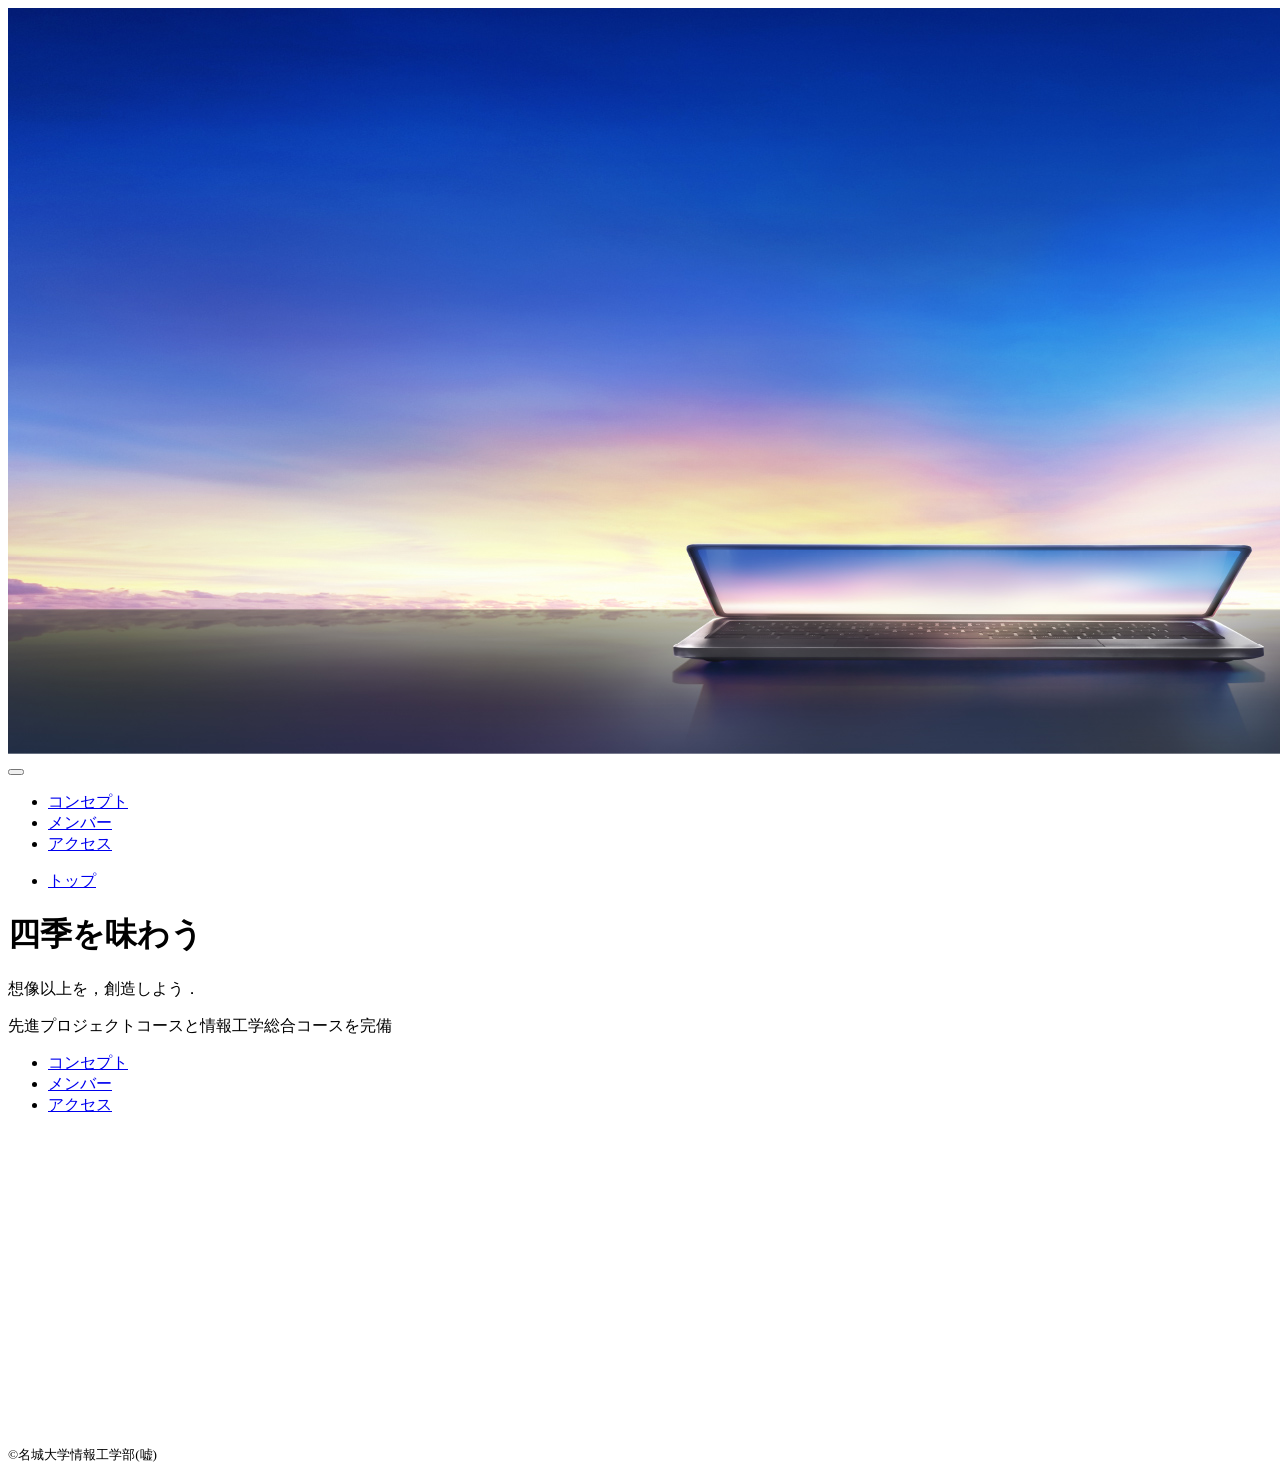
==== index.html @ 6064bf3b "雛形の投下" ====
<!DOCTYPE html>
<html>
    <head>
        <meta charset="UTF-8">
        <title>名城大学情報工学部非公式HP</title>
        <meta name="description" content="四季を味わう">
        <meta name="viewport" content="width=device-width">
        <script src="https://ajax.googleapis.com/ajax/libs/jquery/1.11.0/jquery.min.js"></script>
        <script src="js/script.js"></script>
        <link href="css/index.css" rel="stylesheet">
        <link rel="preconnect" href="https://fonts.googleapis.com">
        <link rel="preconnect" href="https://fonts.gstatic.com" crossorigin>
        <link href="https://fonts.googleapis.com/css2?family=Cherry+Bomb+One&display=swap" rel="stylesheet">    
    </head>
    <body>
        <header class="header">
            <div class="header-inner">
                <a class="header-logo" href="index.html">
                    <img src="images/common/logo.png" alt="ロゴ">
                </a>
                <button class="toggle-menu-button"></button>
                <div class="header-site-menu">
                    <nav class="site-menu">
                        <ul>
                            <li><a href="concept.html">コンセプト</a></li>
                            <li><a href="members.html">メンバー</a></li>
                            <li><a href="access.html">アクセス</a></li>
                        </ul>
                    </nav>
                </div>
            </div>
        </header>
        <main class="main">
            <nav class="floating">
                <ul>
                    <li><a href="#">トップ</a></li>
                </ul>
            </nav>
            <div class="first-view">
                <div class="first-view-text">
                    <h1>四季を味わう</h1>
                    <p>想像以上を，創造しよう．</p>
                    <div class="lead">
                        <p>先進プロジェクトコースと情報工学総合コースを完備</p>
                    </div>
                </div>
            </div>
        </main>
        <footer class="footer">
            <nav class="site-menu">
                <ul>
                    <li><a href="concept.html">コンセプト</a></li>
                    <li><a href="members.html">メンバー</a></li>
                    <li><a href="access.html">アクセス</a></li>
                </ul>
            </nav>
            <a class="footer-logo" href="index.html">
                <img src="images/common/logo_footer.png" alt="ロゴ">
            </a>
            <p class="copyright"><small>&copy;名城大学情報工学部(嘘)</small></p>
        </footer>
    </body>
</html>
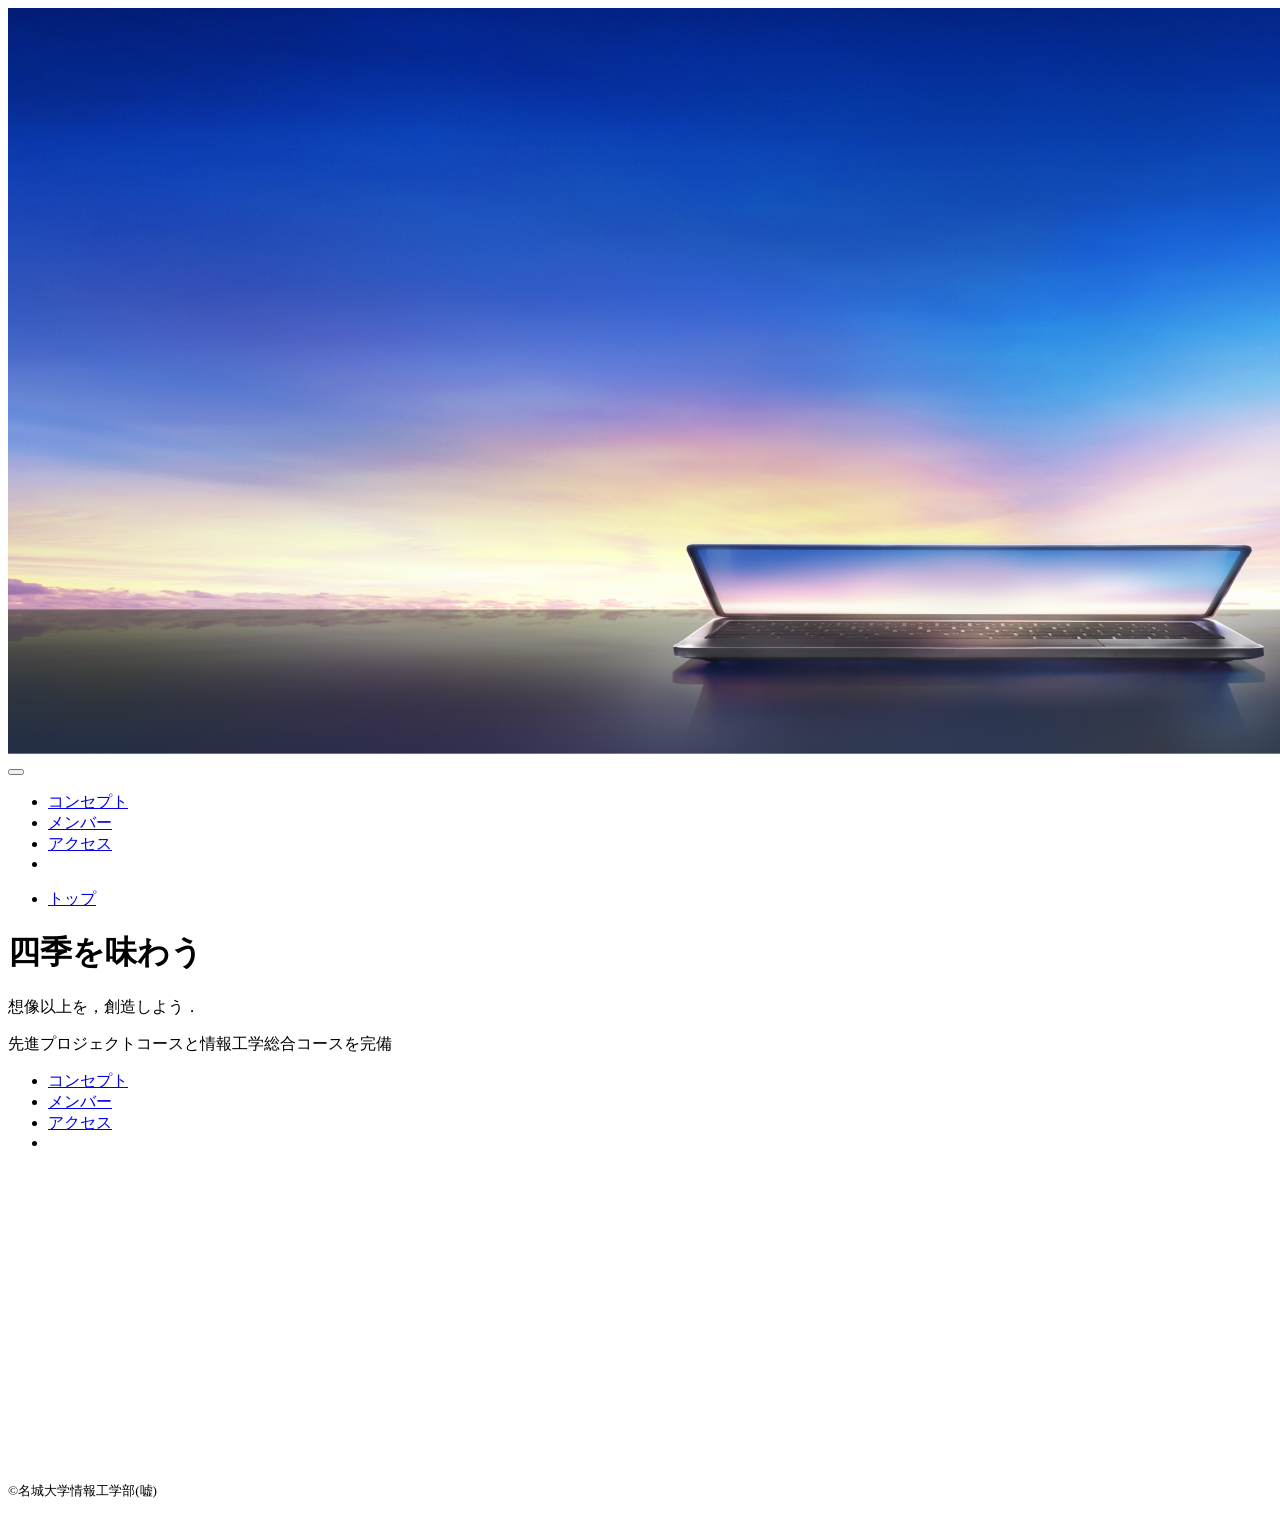
==== commit 405c44c6: "雛形から出した" ====
--- a/index.html
+++ b/index.html
@@ -1,63 +1,68 @@
-<!DOCTYPE html>
-<html>
-    <head>
-        <meta charset="UTF-8">
-        <title>名城大学情報工学部非公式HP</title>
-        <meta name="description" content="四季を味わう">
-        <meta name="viewport" content="width=device-width">
-        <script src="https://ajax.googleapis.com/ajax/libs/jquery/1.11.0/jquery.min.js"></script>
-        <script src="js/script.js"></script>
-        <link href="css/index.css" rel="stylesheet">
-        <link rel="preconnect" href="https://fonts.googleapis.com">
-        <link rel="preconnect" href="https://fonts.gstatic.com" crossorigin>
-        <link href="https://fonts.googleapis.com/css2?family=Cherry+Bomb+One&display=swap" rel="stylesheet">    
-    </head>
-    <body>
-        <header class="header">
-            <div class="header-inner">
-                <a class="header-logo" href="index.html">
-                    <img src="images/common/logo.png" alt="ロゴ">
-                </a>
-                <button class="toggle-menu-button"></button>
-                <div class="header-site-menu">
-                    <nav class="site-menu">
-                        <ul>
-                            <li><a href="concept.html">コンセプト</a></li>
-                            <li><a href="members.html">メンバー</a></li>
-                            <li><a href="access.html">アクセス</a></li>
-                        </ul>
-                    </nav>
-                </div>
-            </div>
-        </header>
-        <main class="main">
-            <nav class="floating">
-                <ul>
-                    <li><a href="#">トップ</a></li>
-                </ul>
-            </nav>
-            <div class="first-view">
-                <div class="first-view-text">
-                    <h1>四季を味わう</h1>
-                    <p>想像以上を，創造しよう．</p>
-                    <div class="lead">
-                        <p>先進プロジェクトコースと情報工学総合コースを完備</p>
-                    </div>
-                </div>
-            </div>
-        </main>
-        <footer class="footer">
-            <nav class="site-menu">
-                <ul>
-                    <li><a href="concept.html">コンセプト</a></li>
-                    <li><a href="members.html">メンバー</a></li>
-                    <li><a href="access.html">アクセス</a></li>
-                </ul>
-            </nav>
-            <a class="footer-logo" href="index.html">
-                <img src="images/common/logo_footer.png" alt="ロゴ">
-            </a>
-            <p class="copyright"><small>&copy;名城大学情報工学部(嘘)</small></p>
-        </footer>
-    </body>
-</html>+<!DOCTYPE html>
+<html>
+
+<head>
+    <meta charset="UTF-8">
+    <title>名城大学情報工学部非公式HP</title>
+    <meta name="description" content="四季を味わう">
+    <meta name="viewport" content="width=device-width">
+    <script src="https://ajax.googleapis.com/ajax/libs/jquery/1.11.0/jquery.min.js"></script>
+    <script src="js/main.js"></script>
+    <link href="css/index.css" rel="stylesheet">
+    <link rel="preconnect" href="https://fonts.googleapis.com">
+    <link rel="preconnect" href="https://fonts.gstatic.com" crossorigin>
+    <link href="https://fonts.googleapis.com/css2?family=Cherry+Bomb+One&display=swap" rel="stylesheet">
+</head>
+
+<body>
+    <header class="header">
+        <div class="header-inner">
+            <a class="header-logo" href="index.html">
+                <img src="images/common/logo.png" alt="ロゴ">
+            </a>
+            <button class="toggle-menu-button"></button>
+            <div class="header-site-menu">
+                <nav class="site-menu">
+                    <ul>
+                        <li><a href="spring.html">コンセプト</a></li>
+                        <li><a href="summer.html">メンバー</a></li>
+                        <li><a href="autumn.html">アクセス</a></li>
+                        <li><a href="winter.html"></a></li>
+                    </ul>
+                </nav>
+            </div>
+        </div>
+    </header>
+    <main class="main">
+        <nav class="floating">
+            <ul>
+                <li><a href="#">トップ</a></li>
+            </ul>
+        </nav>
+        <div class="first-view">
+            <div class="first-view-text">
+                <h1>四季を味わう</h1>
+                <p>想像以上を，創造しよう．</p>
+                <div class="lead">
+                    <p>先進プロジェクトコースと情報工学総合コースを完備</p>
+                </div>
+            </div>
+        </div>
+    </main>
+    <footer class="footer">
+        <nav class="site-menu">
+            <ul>
+                <li><a href="spring.html">コンセプト</a></li>
+                <li><a href="summer.html">メンバー</a></li>
+                <li><a href="autumn.html">アクセス</a></li>
+                <li><a href="winter.html"></a></li>
+            </ul>
+        </nav>
+        <a class="footer-logo" href="index.html">
+            <img src="images/common/logo_footer.png" alt="ロゴ">
+        </a>
+        <p class="copyright"><small>&copy;名城大学情報工学部(嘘)</small></p>
+    </footer>
+</body>
+
+</html>
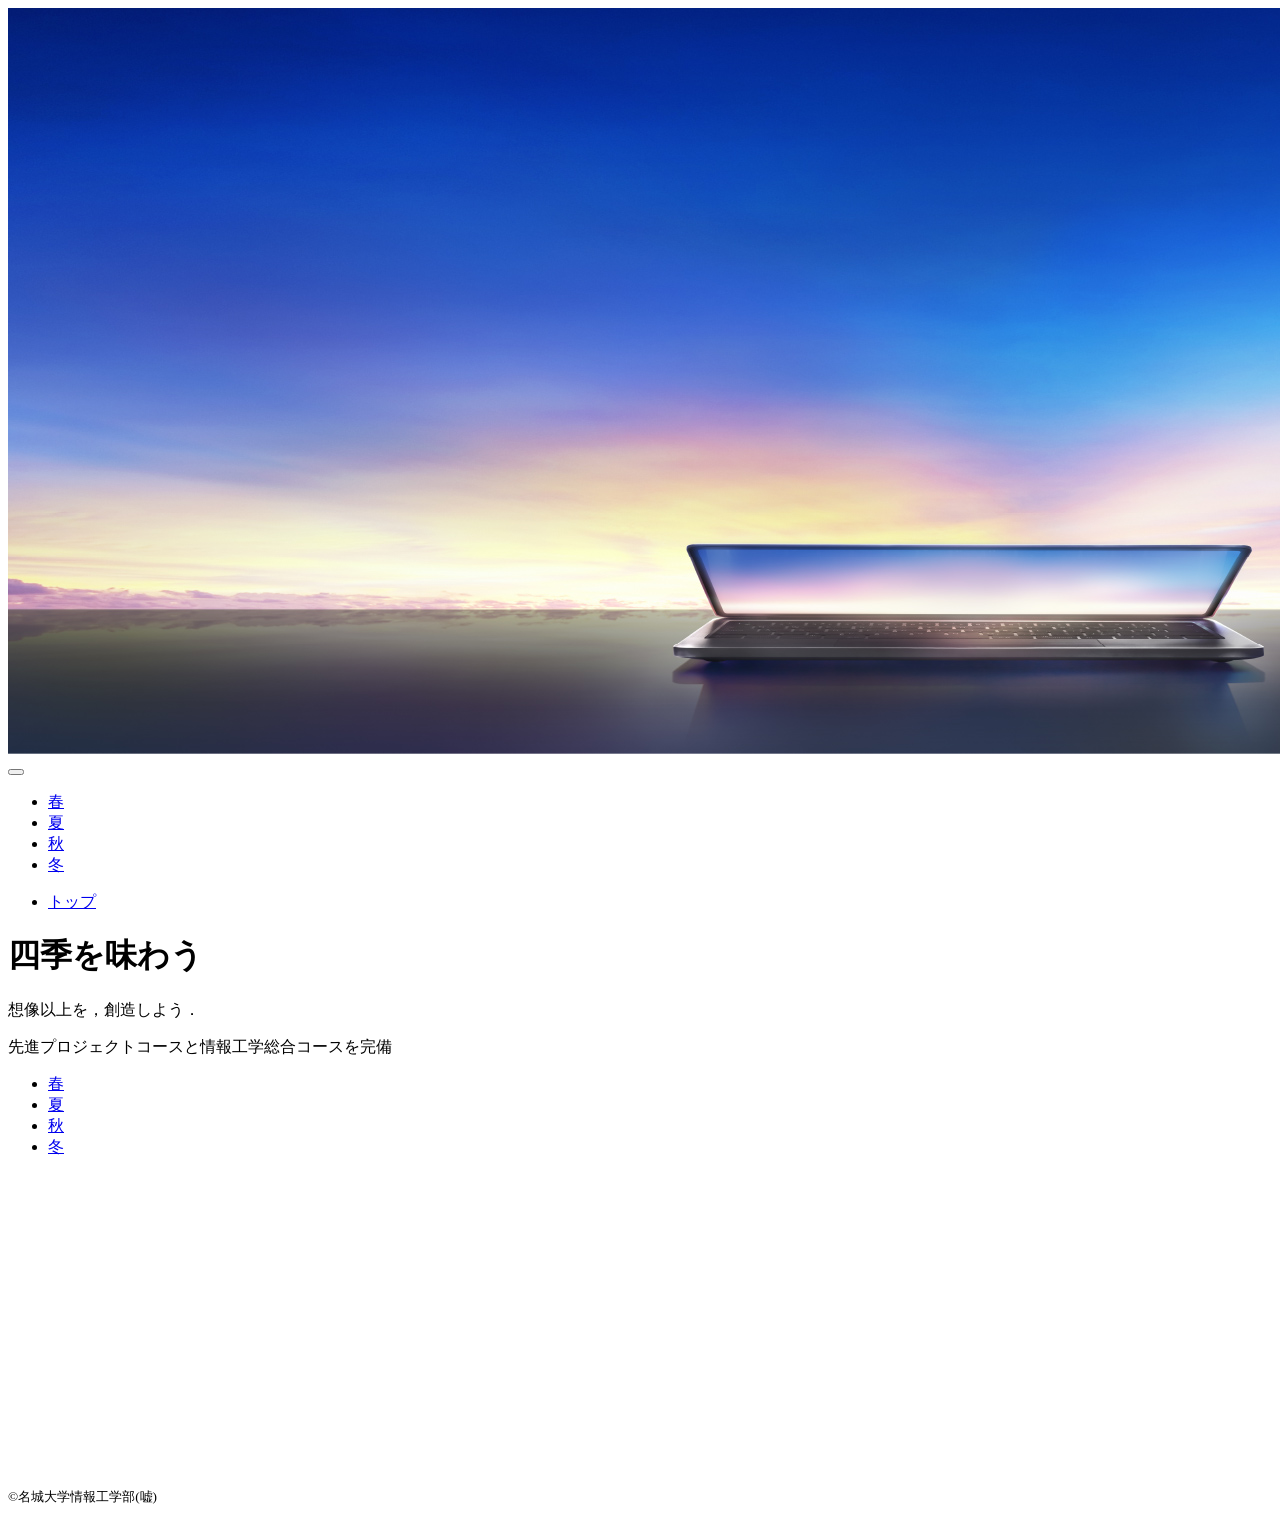
==== commit 0c15cf1f: "リンク名を変えた" ====
--- a/index.html
+++ b/index.html
@@ -24,10 +24,10 @@
             <div class="header-site-menu">
                 <nav class="site-menu">
                     <ul>
-                        <li><a href="spring.html">コンセプト</a></li>
-                        <li><a href="summer.html">メンバー</a></li>
-                        <li><a href="autumn.html">アクセス</a></li>
-                        <li><a href="winter.html"></a></li>
+                        <li><a href="spring.html">春</a></li>
+                        <li><a href="summer.html">夏</a></li>
+                        <li><a href="autumn.html">秋</a></li>
+                        <li><a href="winter.html">冬</a></li>
                     </ul>
                 </nav>
             </div>
@@ -52,10 +52,10 @@
     <footer class="footer">
         <nav class="site-menu">
             <ul>
-                <li><a href="spring.html">コンセプト</a></li>
-                <li><a href="summer.html">メンバー</a></li>
-                <li><a href="autumn.html">アクセス</a></li>
-                <li><a href="winter.html"></a></li>
+                <li><a href="spring.html">春</a></li>
+                <li><a href="summer.html">夏</a></li>
+                <li><a href="autumn.html">秋</a></li>
+                <li><a href="winter.html">冬</a></li>
             </ul>
         </nav>
         <a class="footer-logo" href="index.html">
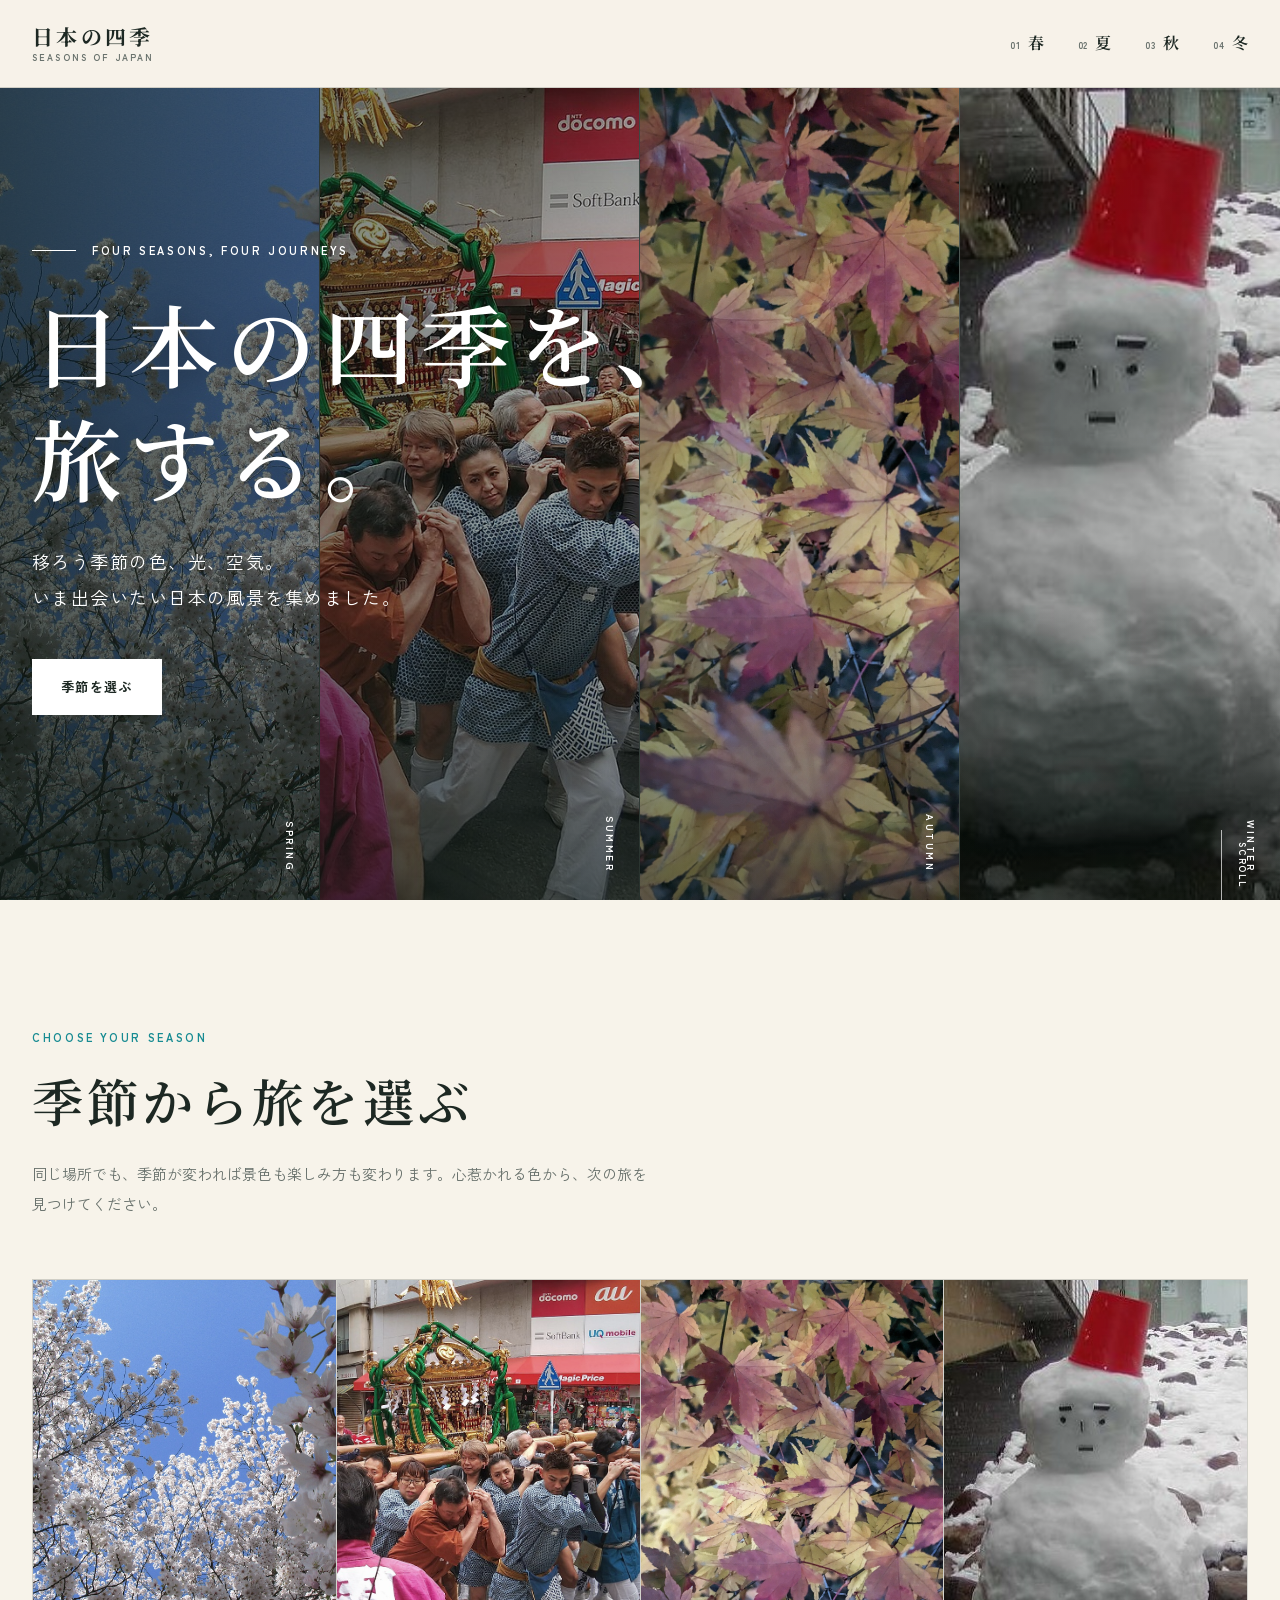
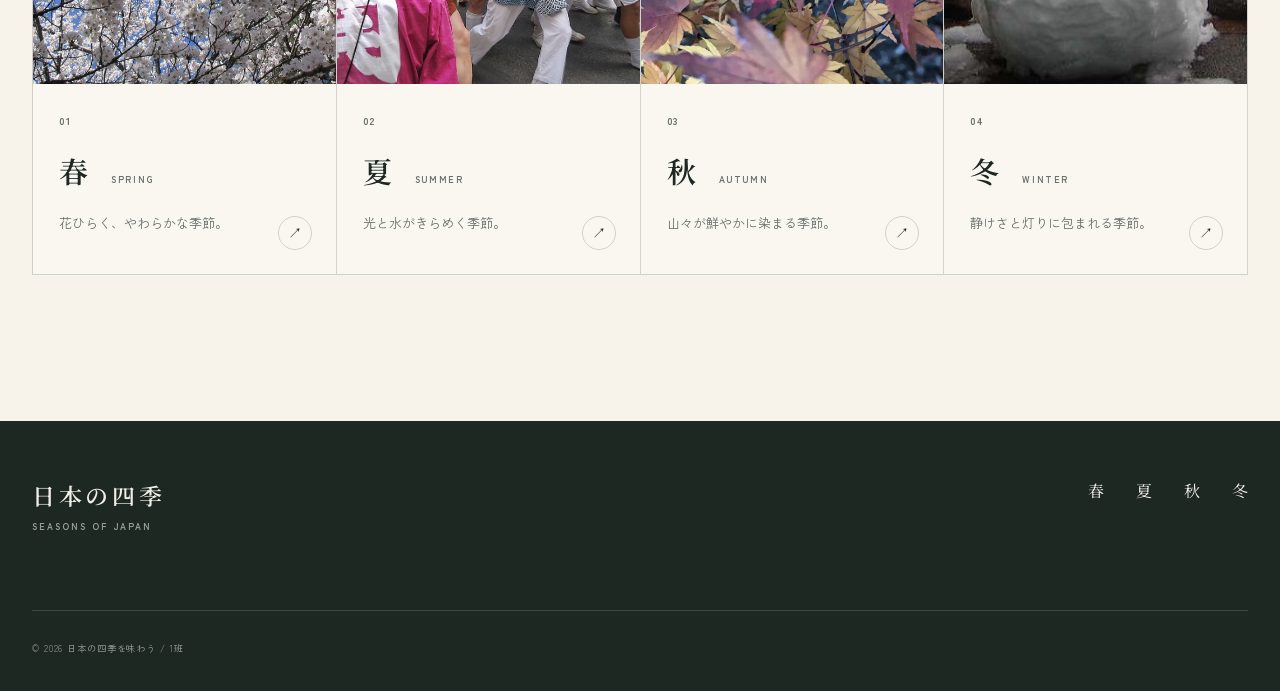
==== commit c509f77d: "ホームと夏ページを刷新し共通シェルを統一" ====
--- a/index.html
+++ b/index.html
@@ -1,67 +1,159 @@
 <!DOCTYPE html>
-<html>
+<html lang="ja">
 
 <head>
     <meta charset="UTF-8">
-    <title>名城大学情報工学部非公式HP</title>
-    <meta name="description" content="四季を味わう">
-    <meta name="viewport" content="width=device-width">
-    <script src="https://ajax.googleapis.com/ajax/libs/jquery/1.11.0/jquery.min.js"></script>
-    <script src="js/main.js"></script>
-    <link href="css/index.css" rel="stylesheet">
+    <meta name="description" content="春・夏・秋・冬、それぞれの季節に訪れたい日本の風景を紹介します。">
+    <meta name="viewport" content="width=device-width, initial-scale=1">
+    <meta name="theme-color" content="#f7f3ea">
+    <title>日本の四季を味わう</title>
     <link rel="preconnect" href="https://fonts.googleapis.com">
     <link rel="preconnect" href="https://fonts.gstatic.com" crossorigin>
-    <link href="https://fonts.googleapis.com/css2?family=Cherry+Bomb+One&display=swap" rel="stylesheet">
+    <link href="https://fonts.googleapis.com/css2?family=Noto+Serif+JP:wght@500;600;700&family=Zen+Kaku+Gothic+New:wght@400;500;700&display=swap" rel="stylesheet">
+    <link href="css/index.css" rel="stylesheet">
+    <link href="css/site-shell.css" rel="stylesheet">
+    <script src="js/main.js?v=20260720" defer></script>
 </head>
 
-<body>
-    <header class="header">
-        <div class="header-inner">
-            <a class="header-logo" href="index.html">
-                <img src="images/common/logo.png" alt="ロゴ">
+<body class="home-page">
+    <a class="skip-link" href="#main-content">本文へ移動</a>
+
+    <header class="site-header">
+        <div class="site-header-inner">
+            <a class="site-brand" href="index.html" aria-label="日本の四季 トップページ">
+                <span class="site-brand-ja">日本の四季</span>
+                <span class="site-brand-en">SEASONS OF JAPAN</span>
             </a>
-            <button class="toggle-menu-button"></button>
-            <div class="header-site-menu">
-                <nav class="site-menu">
+
+            <button class="site-menu-button" type="button" aria-label="メニューを開く" aria-controls="global-navigation" aria-expanded="false">
+                <span></span>
+                <span></span>
+                <span></span>
+            </button>
+
+            <div class="site-navigation" id="global-navigation">
+                <nav class="site-navigation-menu" aria-label="季節別ページ">
                     <ul>
-                        <li><a href="spring.html">春</a></li>
-                        <li><a href="summer.html">夏</a></li>
-                        <li><a href="autumn.html">秋</a></li>
-                        <li><a href="winter.html">冬</a></li>
+                        <li><a href="spring.html"><span>01</span>春</a></li>
+                        <li><a href="summer.html"><span>02</span>夏</a></li>
+                        <li><a href="autumn.html"><span>03</span>秋</a></li>
+                        <li><a href="winter.html"><span>04</span>冬</a></li>
                     </ul>
                 </nav>
             </div>
         </div>
     </header>
-    <main class="main">
-        <nav class="floating">
-            <ul>
-                <li><a href="#">トップ</a></li>
-            </ul>
-        </nav>
-        <div class="first-view">
-            <div class="first-view-text">
-                <h1>四季を味わう</h1>
-                <p>想像以上を，創造しよう．</p>
-                <div class="lead">
-                    <p>先進プロジェクトコースと情報工学総合コースを完備</p>
+
+    <main id="main-content">
+        <section class="hero" aria-labelledby="hero-title">
+            <div class="hero-gallery" aria-hidden="true">
+                <figure class="hero-photo hero-photo--spring">
+                    <img src="images/index/sakura.jpg" alt="">
+                    <figcaption>SPRING</figcaption>
+                </figure>
+                <figure class="hero-photo hero-photo--summer">
+                    <img src="images/index/summer-matsuri.jpg" alt="">
+                    <figcaption>SUMMER</figcaption>
+                </figure>
+                <figure class="hero-photo hero-photo--autumn">
+                    <img src="images/index/momiji.jpg" alt="">
+                    <figcaption>AUTUMN</figcaption>
+                </figure>
+                <figure class="hero-photo hero-photo--winter">
+                    <img src="images/index/snowman.jpg" alt="">
+                    <figcaption>WINTER</figcaption>
+                </figure>
+            </div>
+
+            <div class="hero-content">
+                <p class="hero-kicker">FOUR SEASONS, FOUR JOURNEYS</p>
+                <h1 id="hero-title">日本の四季を、<br>旅する。</h1>
+                <p class="hero-lead">移ろう季節の色、光、空気。<br>いま出会いたい日本の風景を集めました。</p>
+                <div class="hero-actions">
+                    <a class="button button--light" href="#season-guide">季節を選ぶ</a>
                 </div>
             </div>
+
+            <a class="scroll-guide" href="#season-guide">
+                <span>SCROLL</span>
+                <span class="scroll-guide-line" aria-hidden="true"></span>
+            </a>
+        </section>
+
+        <section class="season-guide" id="season-guide" aria-labelledby="season-guide-title">
+            <div class="section-heading">
+                <p class="section-kicker">CHOOSE YOUR SEASON</p>
+                <h2 id="season-guide-title">季節から旅を選ぶ</h2>
+                <p>同じ場所でも、季節が変われば景色も楽しみ方も変わります。心惹かれる色から、次の旅を見つけてください。</p>
+            </div>
+
+            <div class="season-card-grid">
+                <a class="season-card season-card--spring" href="spring.html">
+                    <span class="season-card-image">
+                        <img src="images/index/sakura.jpg" alt="青空を背景に咲く桜">
+                    </span>
+                    <span class="season-card-body">
+                        <span class="season-card-number">01</span>
+                        <span class="season-card-title">春 <small>SPRING</small></span>
+                        <span class="season-card-copy">花ひらく、やわらかな季節。</span>
+                        <span class="season-card-arrow" aria-hidden="true">↗</span>
+                    </span>
+                </a>
+
+                <a class="season-card season-card--summer" href="summer.html">
+                    <span class="season-card-image">
+                        <img src="images/index/summer-matsuri.jpg" alt="夏祭りで担がれる神輿">
+                    </span>
+                    <span class="season-card-body">
+                        <span class="season-card-number">02</span>
+                        <span class="season-card-title">夏 <small>SUMMER</small></span>
+                        <span class="season-card-copy">光と水がきらめく季節。</span>
+                        <span class="season-card-arrow" aria-hidden="true">↗</span>
+                    </span>
+                </a>
+
+                <a class="season-card season-card--autumn" href="autumn.html">
+                    <span class="season-card-image">
+                        <img src="images/index/momiji.jpg" alt="赤や黄色に色づいた紅葉">
+                    </span>
+                    <span class="season-card-body">
+                        <span class="season-card-number">03</span>
+                        <span class="season-card-title">秋 <small>AUTUMN</small></span>
+                        <span class="season-card-copy">山々が鮮やかに染まる季節。</span>
+                        <span class="season-card-arrow" aria-hidden="true">↗</span>
+                    </span>
+                </a>
+
+                <a class="season-card season-card--winter" href="winter.html">
+                    <span class="season-card-image">
+                        <img src="images/index/snowman.jpg" alt="雪景色の中に立つ雪だるま">
+                    </span>
+                    <span class="season-card-body">
+                        <span class="season-card-number">04</span>
+                        <span class="season-card-title">冬 <small>WINTER</small></span>
+                        <span class="season-card-copy">静けさと灯りに包まれる季節。</span>
+                        <span class="season-card-arrow" aria-hidden="true">↗</span>
+                    </span>
+                </a>
+            </div>
+        </section>
+
+    </main>
+
+    <footer class="site-footer">
+        <div class="site-footer-inner">
+            <div>
+                <p class="site-footer-title">日本の四季</p>
+                <p class="site-footer-subtitle">SEASONS OF JAPAN</p>
+            </div>
+            <nav class="site-footer-nav" aria-label="フッターナビゲーション">
+                <a href="spring.html">春</a>
+                <a href="summer.html">夏</a>
+                <a href="autumn.html">秋</a>
+                <a href="winter.html">冬</a>
+            </nav>
+            <p class="site-copyright"><small>&copy; 2026 日本の四季を味わう / 1班</small></p>
         </div>
-    </main>
-    <footer class="footer">
-        <nav class="site-menu">
-            <ul>
-                <li><a href="spring.html">春</a></li>
-                <li><a href="summer.html">夏</a></li>
-                <li><a href="autumn.html">秋</a></li>
-                <li><a href="winter.html">冬</a></li>
-            </ul>
-        </nav>
-        <a class="footer-logo" href="index.html">
-            <img src="images/common/logo_footer.png" alt="ロゴ">
-        </a>
-        <p class="copyright"><small>&copy;名城大学情報工学部(嘘)</small></p>
     </footer>
 </body>
 
--- a/css/index.css
+++ b/css/index.css
@@ -0,0 +1,831 @@
+@charset "utf-8";
+
+:root {
+    --ink: #1d2823;
+    --muted: #68716c;
+    --paper: #f7f3ea;
+    --white: #ffffff;
+    --line: rgba(29, 40, 35, 0.18);
+    --spring: #c97888;
+    --summer: #178b92;
+    --autumn: #aa603d;
+    --winter: #6685a0;
+    --serif: "Noto Serif JP", "Yu Mincho", "Hiragino Mincho ProN", serif;
+    --sans: "Zen Kaku Gothic New", "Yu Gothic", "Hiragino Kaku Gothic ProN", sans-serif;
+}
+
+*,
+*::before,
+*::after {
+    box-sizing: border-box;
+}
+
+html {
+    scroll-behavior: smooth;
+}
+
+body {
+    margin: 0;
+    color: var(--ink);
+    background: var(--paper);
+    font-family: var(--sans);
+    line-height: 1.8;
+    -webkit-font-smoothing: antialiased;
+}
+
+body,
+button {
+    font-size: 16px;
+}
+
+img {
+    display: block;
+    width: 100%;
+    max-width: 100%;
+}
+
+a {
+    color: inherit;
+    text-decoration: none;
+}
+
+ul,
+ol,
+figure,
+p,
+h1,
+h2 {
+    margin: 0;
+    padding: 0;
+}
+
+ul,
+ol {
+    list-style: none;
+}
+
+button {
+    color: inherit;
+    font-family: inherit;
+}
+
+.skip-link {
+    position: fixed;
+    top: 12px;
+    left: 12px;
+    z-index: 100;
+    padding: 10px 16px;
+    color: var(--white);
+    background: var(--ink);
+    transform: translateY(-160%);
+    transition: transform 0.2s ease;
+}
+
+.skip-link:focus {
+    transform: translateY(0);
+}
+
+.header {
+    position: relative;
+    z-index: 30;
+    height: 88px;
+    border-bottom: 1px solid var(--line);
+    background: rgba(247, 243, 234, 0.96);
+}
+
+.header-inner {
+    width: min(100% - 64px, 1280px);
+    height: 100%;
+    margin: 0 auto;
+    display: flex;
+    align-items: center;
+    justify-content: space-between;
+}
+
+.brand {
+    display: inline-flex;
+    flex-direction: column;
+    gap: 1px;
+    line-height: 1;
+}
+
+.brand-ja {
+    font-family: var(--serif);
+    font-size: 21px;
+    font-weight: 700;
+    letter-spacing: 0.16em;
+}
+
+.brand-en {
+    margin-top: 5px;
+    color: var(--muted);
+    font-size: 9px;
+    font-weight: 700;
+    letter-spacing: 0.24em;
+}
+
+.site-menu ul {
+    display: flex;
+    align-items: center;
+    gap: 34px;
+}
+
+.site-menu a {
+    position: relative;
+    display: inline-flex;
+    align-items: baseline;
+    gap: 7px;
+    padding: 10px 0;
+    font-family: var(--serif);
+    font-weight: 600;
+}
+
+.site-menu a span {
+    color: var(--muted);
+    font-family: var(--sans);
+    font-size: 9px;
+    letter-spacing: 0.1em;
+}
+
+.site-menu a::after {
+    content: "";
+    position: absolute;
+    right: 0;
+    bottom: 4px;
+    left: 0;
+    height: 1px;
+    background: currentColor;
+    transform: scaleX(0);
+    transform-origin: right;
+    transition: transform 0.25s ease;
+}
+
+.site-menu a:hover::after,
+.site-menu a:focus-visible::after {
+    transform: scaleX(1);
+    transform-origin: left;
+}
+
+.toggle-menu-button {
+    display: none;
+}
+
+.hero {
+    position: relative;
+    min-height: calc(100svh - 88px);
+    overflow: hidden;
+    color: var(--white);
+    background: #25312b;
+}
+
+.hero::before {
+    content: "";
+    position: absolute;
+    inset: 0;
+    z-index: 1;
+    background:
+        linear-gradient(90deg, rgba(13, 24, 19, 0.74) 0%, rgba(13, 24, 19, 0.38) 43%, rgba(13, 24, 19, 0.12) 72%),
+        linear-gradient(0deg, rgba(13, 24, 19, 0.48) 0%, transparent 36%);
+    pointer-events: none;
+}
+
+.hero-gallery {
+    position: absolute;
+    inset: 0;
+    display: grid;
+    grid-template-columns: repeat(4, minmax(0, 1fr));
+}
+
+.hero-photo {
+    position: relative;
+    min-width: 0;
+    overflow: hidden;
+    border-right: 1px solid rgba(255, 255, 255, 0.22);
+}
+
+.hero-photo:last-child {
+    border-right: 0;
+}
+
+.hero-photo img {
+    height: 100%;
+    object-fit: cover;
+    filter: saturate(0.88) contrast(1.03);
+    transition: transform 1.2s cubic-bezier(0.2, 0.75, 0.25, 1);
+}
+
+.hero-photo--summer img {
+    object-position: 58% center;
+}
+
+.hero-photo--autumn img {
+    object-position: center 42%;
+}
+
+.hero-photo--winter img {
+    object-position: center 35%;
+}
+
+.hero:hover .hero-photo img {
+    transform: scale(1.025);
+}
+
+.hero-photo figcaption {
+    position: absolute;
+    right: 20px;
+    bottom: 28px;
+    z-index: 2;
+    font-size: 10px;
+    font-weight: 700;
+    letter-spacing: 0.25em;
+    writing-mode: vertical-rl;
+}
+
+.hero-content {
+    position: relative;
+    z-index: 2;
+    width: min(100% - 64px, 1280px);
+    min-height: calc(100svh - 88px);
+    margin: 0 auto;
+    padding: 80px 0 112px;
+    display: flex;
+    flex-direction: column;
+    align-items: flex-start;
+    justify-content: center;
+}
+
+.hero-kicker,
+.section-kicker {
+    font-size: 11px;
+    font-weight: 700;
+    letter-spacing: 0.24em;
+}
+
+.hero-kicker {
+    display: flex;
+    align-items: center;
+    gap: 16px;
+    margin-bottom: 25px;
+}
+
+.hero-kicker::before {
+    content: "";
+    width: 44px;
+    height: 1px;
+    background: currentColor;
+}
+
+.hero h1 {
+    font-family: var(--serif);
+    font-size: clamp(52px, 7vw, 96px);
+    font-weight: 600;
+    letter-spacing: 0.08em;
+    line-height: 1.28;
+    text-shadow: 0 4px 28px rgba(0, 0, 0, 0.26);
+}
+
+.hero-lead {
+    margin-top: 28px;
+    font-size: clamp(15px, 1.5vw, 18px);
+    letter-spacing: 0.08em;
+    line-height: 2;
+}
+
+.hero-actions {
+    margin-top: 44px;
+    display: flex;
+    align-items: center;
+    gap: 34px;
+}
+
+.button {
+    min-height: 56px;
+    padding: 0 28px;
+    display: inline-flex;
+    align-items: center;
+    justify-content: center;
+    gap: 26px;
+    border: 1px solid transparent;
+    font-size: 13px;
+    font-weight: 700;
+    letter-spacing: 0.1em;
+    transition: color 0.25s ease, background-color 0.25s ease, border-color 0.25s ease, transform 0.25s ease;
+}
+
+.button:hover,
+.button:focus-visible {
+    transform: translateY(-2px);
+}
+
+.button--light {
+    color: var(--ink);
+    background: var(--white);
+}
+
+.button--light:hover,
+.button--light:focus-visible {
+    color: var(--white);
+    border-color: var(--white);
+    background: transparent;
+}
+
+.scroll-guide {
+    position: absolute;
+    right: 30px;
+    bottom: 0;
+    z-index: 2;
+    display: flex;
+    flex-direction: column;
+    align-items: center;
+    gap: 12px;
+    font-size: 9px;
+    font-weight: 700;
+    letter-spacing: 0.2em;
+    writing-mode: vertical-rl;
+}
+
+.scroll-guide-line {
+    width: 1px;
+    height: 70px;
+    background: rgba(255, 255, 255, 0.68);
+}
+
+.season-guide {
+    width: min(100% - 64px, 1280px);
+    margin: 0 auto;
+    padding: 128px 0 146px;
+}
+
+.section-heading {
+    max-width: 700px;
+    margin-bottom: 60px;
+}
+
+.section-kicker {
+    margin-bottom: 15px;
+    color: var(--summer);
+}
+
+.section-heading h2 {
+    font-family: var(--serif);
+    font-weight: 600;
+    letter-spacing: 0.08em;
+    line-height: 1.45;
+}
+
+.section-heading h2 {
+    font-size: clamp(32px, 4vw, 52px);
+}
+
+.section-heading > p:last-child {
+    max-width: 620px;
+    margin-top: 22px;
+    color: var(--muted);
+    font-size: 15px;
+    line-height: 2;
+}
+
+.season-card-grid {
+    display: grid;
+    grid-template-columns: repeat(4, minmax(0, 1fr));
+    border-top: 1px solid var(--line);
+    border-left: 1px solid var(--line);
+}
+
+.season-card {
+    min-width: 0;
+    border-right: 1px solid var(--line);
+    border-bottom: 1px solid var(--line);
+    background: rgba(255, 255, 255, 0.34);
+    transition: background-color 0.3s ease, transform 0.3s ease;
+}
+
+.season-card:hover,
+.season-card:focus-visible {
+    position: relative;
+    z-index: 2;
+    background: var(--white);
+    transform: translateY(-8px);
+}
+
+.season-card-image {
+    display: block;
+    aspect-ratio: 3 / 4;
+    overflow: hidden;
+}
+
+.season-card-image img {
+    height: 100%;
+    object-fit: cover;
+    filter: saturate(0.8);
+    transition: transform 0.55s ease, filter 0.4s ease;
+}
+
+.season-card--summer .season-card-image img {
+    object-position: 58% center;
+}
+
+.season-card--winter .season-card-image img {
+    object-position: center 30%;
+}
+
+.season-card:hover .season-card-image img,
+.season-card:focus-visible .season-card-image img {
+    filter: saturate(1);
+    transform: scale(1.045);
+}
+
+.season-card-body {
+    position: relative;
+    min-height: 190px;
+    padding: 28px 26px 30px;
+    display: flex;
+    flex-direction: column;
+}
+
+.season-card-number {
+    color: var(--muted);
+    font-size: 10px;
+    font-weight: 700;
+    letter-spacing: 0.16em;
+}
+
+.season-card-title {
+    margin-top: 15px;
+    font-family: var(--serif);
+    font-size: 29px;
+    font-weight: 600;
+    letter-spacing: 0.14em;
+}
+
+.season-card-title small {
+    margin-left: 8px;
+    color: var(--muted);
+    font-family: var(--sans);
+    font-size: 9px;
+    font-weight: 700;
+    letter-spacing: 0.18em;
+}
+
+.season-card-copy {
+    margin-top: 14px;
+    color: var(--muted);
+    font-size: 13px;
+}
+
+.season-card-arrow {
+    position: absolute;
+    right: 24px;
+    bottom: 24px;
+    width: 34px;
+    height: 34px;
+    display: grid;
+    place-items: center;
+    border: 1px solid var(--line);
+    border-radius: 50%;
+    font-size: 14px;
+    transition: color 0.25s ease, background-color 0.25s ease;
+}
+
+.season-card--spring:hover .season-card-arrow,
+.season-card--spring:focus-visible .season-card-arrow {
+    color: var(--white);
+    background: var(--spring);
+}
+
+.season-card--summer:hover .season-card-arrow,
+.season-card--summer:focus-visible .season-card-arrow {
+    color: var(--white);
+    background: var(--summer);
+}
+
+.season-card--autumn:hover .season-card-arrow,
+.season-card--autumn:focus-visible .season-card-arrow {
+    color: var(--white);
+    background: var(--autumn);
+}
+
+.season-card--winter:hover .season-card-arrow,
+.season-card--winter:focus-visible .season-card-arrow {
+    color: var(--white);
+    background: var(--winter);
+}
+
+.footer {
+    color: #f1eee7;
+    background: var(--ink);
+}
+
+.footer-inner {
+    width: min(100% - 64px, 1280px);
+    min-height: 270px;
+    margin: 0 auto;
+    padding: 58px 0 34px;
+    display: grid;
+    grid-template-columns: 1fr auto;
+    align-items: start;
+    gap: 54px;
+}
+
+.footer-title {
+    font-family: var(--serif);
+    font-size: 23px;
+    font-weight: 600;
+    letter-spacing: 0.16em;
+}
+
+.footer-subtitle {
+    margin-top: 7px;
+    color: rgba(255, 255, 255, 0.55);
+    font-size: 9px;
+    font-weight: 700;
+    letter-spacing: 0.22em;
+}
+
+.footer-nav {
+    display: flex;
+    gap: 32px;
+    font-family: var(--serif);
+}
+
+.footer-nav a {
+    transition: opacity 0.2s ease;
+}
+
+.footer-nav a:hover,
+.footer-nav a:focus-visible {
+    opacity: 0.6;
+}
+
+.copyright {
+    grid-column: 1 / -1;
+    align-self: end;
+    padding-top: 28px;
+    border-top: 1px solid rgba(255, 255, 255, 0.15);
+    color: rgba(255, 255, 255, 0.5);
+    font-size: 11px;
+    letter-spacing: 0.08em;
+}
+
+:focus-visible {
+    outline: 3px solid #f5c65e;
+    outline-offset: 4px;
+}
+
+@media (max-width: 1050px) {
+    .hero-gallery {
+        grid-template-columns: repeat(2, minmax(0, 1fr));
+        grid-template-rows: repeat(2, minmax(0, 1fr));
+    }
+
+    .hero-photo:nth-child(2) {
+        border-right: 0;
+    }
+
+    .hero-photo:nth-child(-n + 2) {
+        border-bottom: 1px solid rgba(255, 255, 255, 0.22);
+    }
+
+    .hero-photo figcaption {
+        display: none;
+    }
+
+    .season-card-grid {
+        grid-template-columns: repeat(2, minmax(0, 1fr));
+    }
+
+    .season-card-image {
+        aspect-ratio: 4 / 3;
+    }
+
+}
+
+@media (max-width: 760px) {
+    .header {
+        position: sticky;
+        top: 0;
+        height: 68px;
+        background: rgba(247, 243, 234, 0.98);
+    }
+
+    .header-inner,
+    .hero-content,
+    .season-guide,
+    .footer-inner {
+        width: min(100% - 40px, 1280px);
+    }
+
+    .brand-ja {
+        font-size: 18px;
+    }
+
+    .brand-en {
+        font-size: 8px;
+    }
+
+    .toggle-menu-button {
+        width: 42px;
+        height: 42px;
+        padding: 10px;
+        display: flex;
+        flex-direction: column;
+        align-items: stretch;
+        justify-content: center;
+        gap: 5px;
+        border: 0;
+        background: transparent;
+        cursor: pointer;
+    }
+
+    .toggle-menu-button span {
+        height: 1px;
+        background: var(--ink);
+    }
+
+    .header-site-menu {
+        position: absolute;
+        top: 100%;
+        right: 0;
+        left: 0;
+        display: none;
+        padding: 22px 20px 28px;
+        border-top: 1px solid var(--line);
+        border-bottom: 1px solid var(--line);
+        background: var(--paper);
+        box-shadow: 0 12px 30px rgba(29, 40, 35, 0.12);
+    }
+
+    .header-site-menu.is-show {
+        display: block;
+    }
+
+    .site-menu ul {
+        display: grid;
+        grid-template-columns: repeat(4, minmax(0, 1fr));
+        gap: 0;
+    }
+
+    .site-menu li + li {
+        border-left: 1px solid var(--line);
+    }
+
+    .site-menu a {
+        width: 100%;
+        flex-direction: column;
+        align-items: center;
+        gap: 2px;
+    }
+
+    .hero,
+    .hero-content {
+        min-height: calc(100svh - 68px);
+    }
+
+    .hero::before {
+        background:
+            linear-gradient(90deg, rgba(13, 24, 19, 0.64), rgba(13, 24, 19, 0.18)),
+            linear-gradient(0deg, rgba(13, 24, 19, 0.62), transparent 56%);
+    }
+
+    .hero-content {
+        padding-top: 90px;
+        padding-bottom: 90px;
+        justify-content: flex-end;
+    }
+
+    .hero-kicker {
+        margin-bottom: 18px;
+        font-size: 9px;
+    }
+
+    .hero-kicker::before {
+        width: 28px;
+    }
+
+    .hero h1 {
+        font-size: clamp(42px, 13vw, 66px);
+        letter-spacing: 0.05em;
+    }
+
+    .hero-lead {
+        margin-top: 22px;
+        font-size: 14px;
+    }
+
+    .hero-actions {
+        margin-top: 32px;
+        align-items: flex-start;
+        flex-direction: column;
+        gap: 18px;
+    }
+
+    .scroll-guide {
+        display: none;
+    }
+
+    .season-guide {
+        padding: 86px 0 96px;
+    }
+
+    .section-heading {
+        margin-bottom: 40px;
+    }
+
+    .section-heading h2 {
+        font-size: 34px;
+    }
+
+    .section-heading > p:last-child {
+        font-size: 14px;
+    }
+
+    .season-card-grid {
+        grid-template-columns: 1fr;
+    }
+
+    .season-card {
+        display: grid;
+        grid-template-columns: minmax(0, 0.9fr) minmax(0, 1.1fr);
+    }
+
+    .season-card:hover,
+    .season-card:focus-visible {
+        transform: none;
+    }
+
+    .season-card-image {
+        height: 100%;
+        min-height: 240px;
+        aspect-ratio: auto;
+    }
+
+    .season-card-body {
+        min-height: 240px;
+        padding: 24px 20px;
+    }
+
+    .season-card-title {
+        font-size: 25px;
+    }
+
+    .season-card-title small {
+        display: block;
+        margin: 4px 0 0;
+    }
+
+    .season-card-copy {
+        padding-right: 12px;
+        line-height: 1.7;
+    }
+
+    .season-card-arrow {
+        right: 18px;
+        bottom: 18px;
+    }
+
+    .footer-inner {
+        min-height: 320px;
+        grid-template-columns: 1fr;
+        gap: 34px;
+    }
+
+    .footer-nav {
+        gap: 24px;
+    }
+
+    .copyright {
+        grid-column: auto;
+    }
+}
+
+@media (max-width: 430px) {
+    .hero-gallery {
+        grid-template-columns: repeat(2, minmax(0, 1fr));
+    }
+
+    .season-card {
+        grid-template-columns: minmax(0, 0.82fr) minmax(0, 1.18fr);
+    }
+
+    .season-card-image,
+    .season-card-body {
+        min-height: 220px;
+    }
+
+    .season-card-body {
+        padding: 20px 16px;
+    }
+}
+
+@media (prefers-reduced-motion: reduce) {
+    html {
+        scroll-behavior: auto;
+    }
+
+    *,
+    *::before,
+    *::after {
+        scroll-behavior: auto !important;
+        transition-duration: 0.01ms !important;
+    }
+}
--- a/css/site-shell.css
+++ b/css/site-shell.css
@@ -0,0 +1,327 @@
+@charset "utf-8";
+
+:root {
+    --shell-ink: #1d2823;
+    --shell-muted: #68716c;
+    --shell-paper: #f7f3ea;
+    --shell-white: #ffffff;
+    --shell-accent: #178b92;
+    --shell-line: rgba(29, 40, 35, 0.18);
+    --shell-serif: "Noto Serif JP", "Yu Mincho", "Hiragino Mincho ProN", serif;
+    --shell-sans: "Zen Kaku Gothic New", "Yu Gothic", "Hiragino Kaku Gothic ProN", sans-serif;
+}
+
+.site-header,
+.site-header *,
+.site-footer,
+.site-footer * {
+    box-sizing: border-box;
+}
+
+.site-header {
+    position: relative;
+    z-index: 50;
+    height: 88px;
+    color: var(--shell-ink);
+    border-bottom: 1px solid var(--shell-line);
+    background: rgba(247, 243, 234, 0.96);
+}
+
+.site-header-inner {
+    width: min(100% - 64px, 1280px);
+    height: 100%;
+    margin: 0 auto;
+    display: flex;
+    align-items: center;
+    justify-content: space-between;
+}
+
+.site-brand {
+    display: inline-flex;
+    flex-direction: column;
+    gap: 1px;
+    color: inherit;
+    line-height: 1;
+    text-decoration: none;
+}
+
+.site-brand-ja {
+    font-family: var(--shell-serif);
+    font-size: 21px;
+    font-weight: 700;
+    letter-spacing: 0.16em;
+}
+
+.site-brand-en {
+    margin-top: 5px;
+    color: var(--shell-muted);
+    font-family: var(--shell-sans);
+    font-size: 9px;
+    font-weight: 700;
+    letter-spacing: 0.24em;
+}
+
+.site-navigation-menu ul {
+    margin: 0;
+    padding: 0;
+    display: flex;
+    align-items: center;
+    gap: 34px;
+    list-style: none;
+}
+
+.site-navigation-menu li {
+    margin: 0;
+}
+
+.site-navigation-menu a {
+    position: relative;
+    display: inline-flex;
+    align-items: baseline;
+    gap: 7px;
+    padding: 10px 0;
+    color: inherit;
+    font-family: var(--shell-serif);
+    font-size: 16px;
+    font-weight: 600;
+    line-height: 1.4;
+    text-decoration: none;
+}
+
+.site-navigation-menu a span {
+    color: var(--shell-muted);
+    font-family: var(--shell-sans);
+    font-size: 9px;
+    font-weight: 700;
+    letter-spacing: 0.1em;
+}
+
+.site-navigation-menu a::after {
+    content: "";
+    position: absolute;
+    right: 0;
+    bottom: 4px;
+    left: 0;
+    height: 1px;
+    background: currentColor;
+    transform: scaleX(0);
+    transform-origin: right;
+    transition: transform 0.25s ease;
+}
+
+.site-navigation-menu a:hover::after,
+.site-navigation-menu a:focus-visible::after,
+.site-navigation-menu a[aria-current="page"]::after {
+    transform: scaleX(1);
+    transform-origin: left;
+}
+
+.site-navigation-menu a[aria-current="page"] {
+    color: var(--shell-accent);
+}
+
+.site-menu-button {
+    display: none;
+}
+
+.site-footer {
+    margin: 0;
+    padding: 0;
+    color: #f1eee7;
+    background: var(--shell-ink);
+}
+
+.season-page .site-footer,
+.utility-page .site-footer {
+    margin-top: 100px;
+}
+
+.site-footer-inner {
+    width: min(100% - 64px, 1280px);
+    min-height: 270px;
+    margin: 0 auto;
+    padding: 58px 0 34px;
+    display: grid;
+    grid-template-columns: 1fr auto;
+    align-items: start;
+    gap: 54px;
+}
+
+.site-footer-title,
+.site-footer-subtitle,
+.site-copyright {
+    margin: 0;
+}
+
+.site-footer-title {
+    font-family: var(--shell-serif);
+    font-size: 23px;
+    font-weight: 600;
+    letter-spacing: 0.16em;
+    line-height: 1.5;
+}
+
+.site-footer-subtitle {
+    margin-top: 7px;
+    color: rgba(255, 255, 255, 0.55);
+    font-family: var(--shell-sans);
+    font-size: 9px;
+    font-weight: 700;
+    letter-spacing: 0.22em;
+    line-height: 1.5;
+}
+
+.site-footer-nav {
+    display: flex;
+    gap: 32px;
+    font-family: var(--shell-serif);
+}
+
+.site-footer-nav a {
+    position: relative;
+    color: inherit;
+    font-size: 16px;
+    line-height: 1.5;
+    text-decoration: none;
+    transition: opacity 0.2s ease;
+}
+
+.site-footer-nav a:hover,
+.site-footer-nav a:focus-visible,
+.site-footer-nav a[aria-current="page"] {
+    opacity: 0.55;
+}
+
+.site-copyright {
+    grid-column: 1 / -1;
+    align-self: end;
+    padding-top: 28px;
+    border-top: 1px solid rgba(255, 255, 255, 0.15);
+    color: rgba(255, 255, 255, 0.5);
+    font-family: var(--shell-sans);
+    font-size: 11px;
+    letter-spacing: 0.08em;
+    line-height: 1.6;
+}
+
+.site-header :focus-visible,
+.site-footer :focus-visible {
+    outline: 3px solid #f5c65e;
+    outline-offset: 4px;
+}
+
+@media (max-width: 760px) {
+    .site-header {
+        position: sticky;
+        top: 0;
+        height: 68px;
+        background: rgba(247, 243, 234, 0.98);
+    }
+
+    .site-header-inner,
+    .site-footer-inner {
+        width: min(100% - 40px, 1280px);
+    }
+
+    .site-brand-ja {
+        font-size: 18px;
+    }
+
+    .site-brand-en {
+        font-size: 8px;
+    }
+
+    .site-menu-button {
+        width: 42px;
+        height: 42px;
+        padding: 10px;
+        display: flex;
+        flex-direction: column;
+        align-items: stretch;
+        justify-content: center;
+        gap: 5px;
+        border: 0;
+        background: transparent;
+        cursor: pointer;
+    }
+
+    .site-menu-button span {
+        height: 1px;
+        background: var(--shell-ink);
+        transform-origin: center;
+        transition: opacity 0.2s ease, transform 0.2s ease;
+    }
+
+    .site-menu-button[aria-expanded="true"] span:nth-child(1) {
+        transform: translateY(6px) rotate(45deg);
+    }
+
+    .site-menu-button[aria-expanded="true"] span:nth-child(2) {
+        opacity: 0;
+    }
+
+    .site-menu-button[aria-expanded="true"] span:nth-child(3) {
+        transform: translateY(-6px) rotate(-45deg);
+    }
+
+    .site-navigation {
+        position: absolute;
+        top: 100%;
+        right: 0;
+        left: 0;
+        display: none;
+        padding: 22px 20px 28px;
+        border-top: 1px solid var(--shell-line);
+        border-bottom: 1px solid var(--shell-line);
+        background: var(--shell-paper);
+        box-shadow: 0 12px 30px rgba(29, 40, 35, 0.12);
+    }
+
+    .site-navigation.is-show {
+        display: block;
+    }
+
+    .site-navigation-menu ul {
+        display: grid;
+        grid-template-columns: repeat(4, minmax(0, 1fr));
+        gap: 0;
+    }
+
+    .site-navigation-menu li + li {
+        border-left: 1px solid var(--shell-line);
+    }
+
+    .site-navigation-menu a {
+        width: 100%;
+        flex-direction: column;
+        align-items: center;
+        gap: 2px;
+        font-size: 15px;
+    }
+
+    .season-page .main,
+    .utility-page .main {
+        padding-top: 0;
+    }
+
+    .site-footer-inner {
+        min-height: 320px;
+        grid-template-columns: 1fr;
+        gap: 34px;
+    }
+
+    .site-footer-nav {
+        gap: 24px;
+    }
+
+    .site-copyright {
+        grid-column: auto;
+    }
+}
+
+@media (prefers-reduced-motion: reduce) {
+    .site-header *,
+    .site-footer * {
+        transition-duration: 0.01ms !important;
+    }
+}
